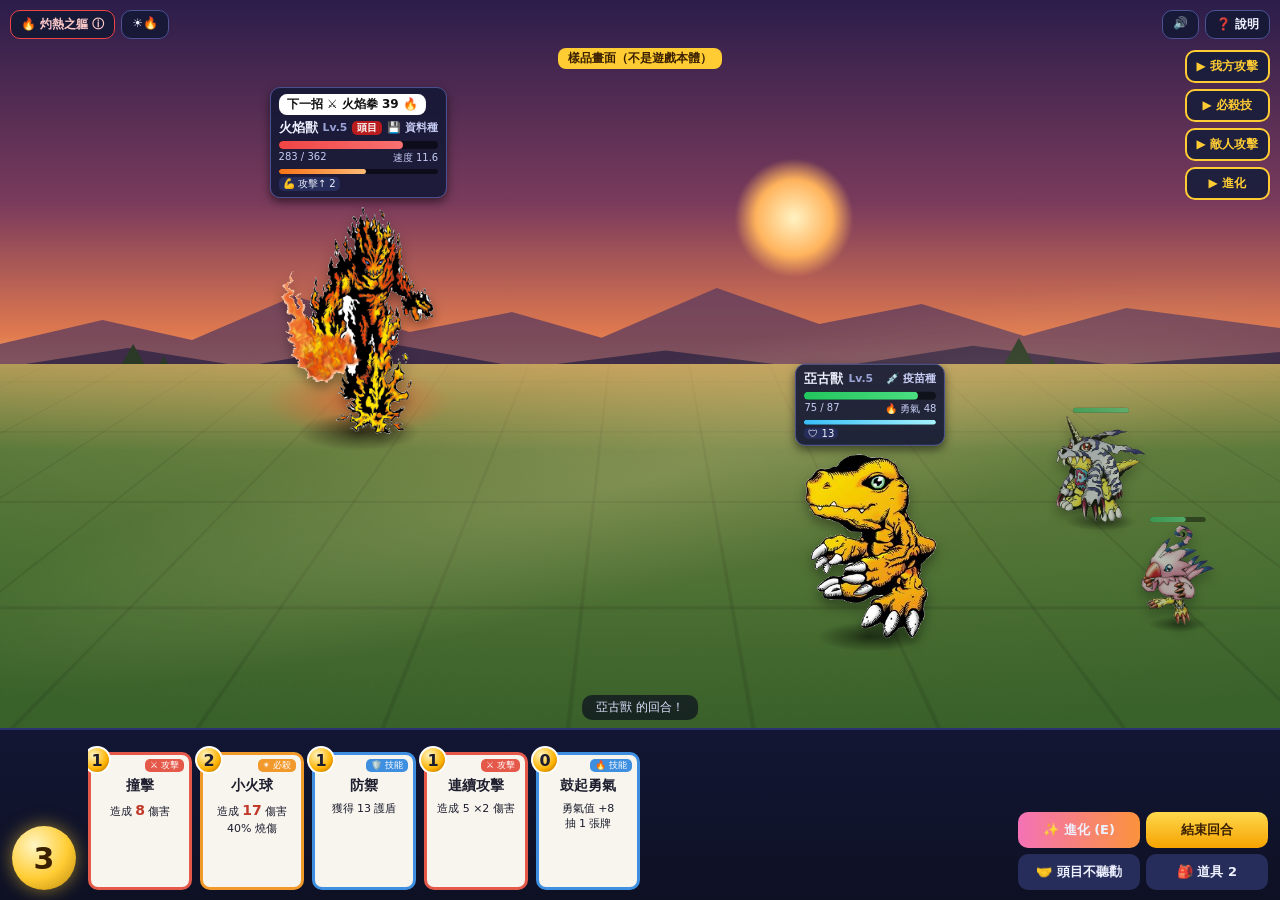
==== battle-mock/index.html @ 182ba144 "Add files via upload" ====
<!doctype html>
<html lang="zh-Hant">
<head>
<meta charset="utf-8">
<meta name="viewport" content="width=device-width,initial-scale=1,maximum-scale=1,user-scalable=no,viewport-fit=cover">
<title>戰鬥畫面樣品</title>
<style>
  :root { --accent: #ffcc33; --panel: #141936e6; }
  * { box-sizing: border-box; }
  html, body { margin: 0; height: 100%; overflow: hidden; background: #0e1124; color: #eef1ff; position: fixed; inset: 0;
    font-family: "Microsoft JhengHei", "PingFang TC", "Noto Sans TC", system-ui, sans-serif; user-select: none; }
  #game { position: absolute; inset: 0; display: flex; flex-direction: column; }

  /* ================= 戰場 ================= */
  #field { position: relative; flex: 1; overflow: hidden; }
  /* 天空與遠景 */
  .sky { position: absolute; inset: 0; background: linear-gradient(180deg, #2b1d4a 0%, #7a3b5c 28%, #e07a4f 46%, #f6b26b 52%); }
  .sun { position: absolute; left: 62%; top: 30%; width: 120px; height: 120px; border-radius: 50%; transform: translate(-50%, -50%);
    background: radial-gradient(circle, #fff3c4 0%, #ffb35c 45%, rgba(255,140,60,0) 70%); filter: blur(1px); }
  .far { position: absolute; left: 0; right: 0; top: 34%; height: 22%; }
  .far svg { width: 100%; height: 100%; display: block; }
  /* 地面：透視 */
  .groundWrap { position: absolute; left: -40%; right: -40%; top: 50%; bottom: -10%; perspective: 520px; perspective-origin: 50% 0%; }
  .ground { position: absolute; inset: 0; transform-origin: 50% 0%; transform: rotateX(62deg);
    background:
      radial-gradient(ellipse at 50% 0%, rgba(255,190,120,.35), transparent 55%),
      repeating-linear-gradient(90deg, rgba(0,0,0,.10) 0 2px, transparent 2px 80px),
      repeating-linear-gradient(0deg, rgba(0,0,0,.10) 0 2px, transparent 2px 80px),
      linear-gradient(180deg, #4f7a3a, #3f6a2e 60%, #2f5223); }
  .groundFade { position: absolute; left: 0; right: 0; top: 50%; height: 12%; background: linear-gradient(180deg, rgba(246,178,107,.55), transparent); pointer-events: none; }
  /* 戰場上的對角光帶（像舞台） */
  .stage { position: absolute; left: 50%; top: 66%; width: 130%; height: 34%; transform: translate(-50%, -50%) rotate(-14deg);
    background: radial-gradient(ellipse at center, rgba(255,230,170,.18), transparent 65%); pointer-events: none; }
  .vignette { position: absolute; inset: 0; box-shadow: inset 0 0 160px rgba(0,0,0,.65); pointer-events: none; }

  /* 角色 */
  .unit { position: absolute; transform: translate(-50%, -100%); transition: left .28s cubic-bezier(.3,.8,.4,1), top .28s cubic-bezier(.3,.8,.4,1); }
  .unit .shadow { position: absolute; left: 50%; bottom: -6%; width: 78%; height: 16%; transform: translateX(-50%); border-radius: 50%;
    background: radial-gradient(ellipse, rgba(0,0,0,.55), transparent 70%); }
  .unit img { display: block; height: 100%; width: auto; filter: drop-shadow(0 6px 6px rgba(0,0,0,.35)); animation: breathe 2.4s ease-in-out infinite; transform-origin: 50% 100%; }
  .unit.flip img { transform: scaleX(-1); animation-name: breatheFlip; }
  @keyframes breathe { 50% { transform: translateY(-2.5%) scaleY(1.01); } }
  @keyframes breatheFlip { 0%, 100% { transform: scaleX(-1); } 50% { transform: scaleX(-1) translateY(-2.5%) scaleY(1.01); } }
  .unit.hit img { filter: brightness(3) drop-shadow(0 0 10px #fff); }
  .unit.shake { animation: shake .3s; }
  @keyframes shake { 20% { margin-left: -10px; } 40% { margin-left: 9px; } 60% { margin-left: -6px; } 80% { margin-left: 4px; } }
  .unit.bench { opacity: .78; filter: saturate(.8) brightness(.85); }
  .unit.boss .aura { position: absolute; left: 50%; bottom: 0; width: 120%; height: 30%; transform: translateX(-50%); border-radius: 50%;
    background: radial-gradient(ellipse, rgba(255,80,40,.55), transparent 70%); animation: pulse 1.6s ease-in-out infinite; }
  @keyframes pulse { 50% { opacity: .45; transform: translateX(-50%) scale(1.15); } }

  /* 頭頂資訊 */
  .tag { position: absolute; left: 50%; bottom: 100%; transform: translateX(-50%); margin-bottom: 6px; min-width: 150px; text-align: left;
    background: var(--panel); border: 1.5px solid #4b5394; border-radius: 10px; padding: 5px 8px 6px; box-shadow: 0 4px 10px #0008; white-space: nowrap; }
  .tag .nm { font-size: 13px; font-weight: 900; display: flex; align-items: center; gap: 5px; }
  .tag .nm small { color: #9aa3d6; font-weight: 700; }
  .tag .boss { background: #b91c1c; color: #fff; font-size: 10px; border-radius: 5px; padding: 0 5px; }
  .tag .attr { margin-left: auto; font-size: 11px; color: #c7cdf5; }
  .bar { height: 8px; border-radius: 4px; background: #0008; overflow: hidden; margin-top: 4px; }
  .bar i { display: block; height: 100%; border-radius: 4px; }
  .bar.hp i { background: linear-gradient(90deg, #22c55e, #4ade80); }
  .bar.hp.e i { background: linear-gradient(90deg, #ef4444, #f87171); }
  .bar.atb { height: 5px; } .bar.atb i { background: linear-gradient(90deg, #38bdf8, #a5f3fc); }
  .bar.atb.e i { background: linear-gradient(90deg, #f97316, #fdba74); }
  .tag .hpn { font-size: 10px; color: #c7cdf5; margin-top: 2px; display: flex; justify-content: space-between; }
  .sts { display: flex; gap: 3px; margin-top: 3px; } .sts span { font-size: 10px; background: #262d5a; border-radius: 5px; padding: 0 4px; }
  .intent { display: inline-block; background: #fff; color: #111; font-weight: 900; font-size: 12px; border-radius: 8px; padding: 2px 8px; margin-bottom: 4px; white-space: nowrap; }
  .benchTag { position: absolute; left: 50%; bottom: 100%; transform: translateX(-50%); margin-bottom: 2px; width: 56px; }
  .benchTag .bar { margin: 0; height: 5px; }

  /* 特效 */
  .fx { position: absolute; pointer-events: none; }
  .fireball { width: 44px; height: 44px; border-radius: 50%; transform: translate(-50%, -50%);
    background: radial-gradient(circle, #fff 0%, #ffd27a 30%, #ff7a1a 60%, rgba(255,90,0,0) 72%); box-shadow: 0 0 30px 10px rgba(255,120,30,.6); }
  .slash { width: 140px; height: 140px; transform: translate(-50%, -50%) rotate(-30deg); border-radius: 50%;
    border-top: 6px solid #fff; filter: drop-shadow(0 0 8px #ffcc33); animation: slashA .25s ease-out forwards; }
  @keyframes slashA { from { opacity: 1; transform: translate(-50%, -50%) rotate(-80deg) scale(.6); } to { opacity: 0; transform: translate(-50%, -50%) rotate(20deg) scale(1.2); } }
  .dmg { position: absolute; transform: translate(-50%, -50%); font-size: 34px; font-weight: 900; color: #fff; pointer-events: none;
    text-shadow: 0 0 4px #000, 0 3px 0 #b91c1c; animation: dmgUp .8s ease-out forwards; }
  @keyframes dmgUp { 0% { transform: translate(-50%, -50%) scale(.6); } 20% { transform: translate(-50%, -80%) scale(1.25); } 100% { transform: translate(-50%, -170%) scale(1); opacity: 0; } }
  .flash { position: absolute; inset: 0; background: #fff; opacity: 0; pointer-events: none; transition: opacity .15s; }

  /* 角落 */
  .corner { position: absolute; top: 10px; display: flex; gap: 6px; z-index: 5; }
  .corner.l { left: 10px; } .corner.r { right: 10px; }
  .chip { background: var(--panel); border: 1.5px solid #4b5394; border-radius: 10px; padding: 5px 10px; font-size: 12px; font-weight: 800; }
  .chip.dom { border-color: #ef4444; color: #fecaca; }
  .log { position: absolute; left: 50%; bottom: 8px; transform: translateX(-50%); background: #0b0e20b3; border-radius: 10px; padding: 4px 14px;
    font-size: 12px; color: #dfe3ff; white-space: nowrap; }

  /* ================= 下方：手牌與按鈕（跟現在的遊戲一樣） ================= */
  #bottom { background: linear-gradient(180deg, #121633, #0e1124); border-top: 2px solid #2b3270; padding: 10px 12px max(10px, env(safe-area-inset-bottom)); display: flex; gap: 12px; align-items: flex-end; }
  .orb { width: 64px; height: 64px; border-radius: 50%; flex: none; display: flex; align-items: center; justify-content: center; font-size: 30px; font-weight: 900;
    background: radial-gradient(circle at 35% 30%, #fff6c4, #ffcc33 55%, #b8860b); color: #3a2000; box-shadow: 0 0 18px #ffcc3388; }
  .hand { display: flex; gap: 8px; flex: 1; overflow-x: auto; padding-top: 12px; }
  .card { width: 104px; height: 138px; flex: none; border-radius: 10px; background: #f7f5ee; color: #1d1d2e; border: 3px solid var(--c, #888); position: relative; padding: 22px 7px 6px; }
  .card .cost { position: absolute; top: -9px; left: -8px; width: 28px; height: 28px; border-radius: 50%; background: radial-gradient(circle at 35% 30%, #fff6c4, #ffb300 60%, #a35d00);
    border: 2px solid #fff; font-weight: 900; display: flex; align-items: center; justify-content: center; }
  .card .ct { position: absolute; top: 4px; right: 5px; font-size: 9px; color: #fff; background: var(--c); border-radius: 5px; padding: 0 5px; }
  .card b { display: block; text-align: center; font-size: 14px; } .card p { margin: 6px 0 0; font-size: 11px; text-align: center; line-height: 1.4; }
  .card.atk { --c: #e5594a; } .card.skill { --c: #3f8fe0; } .card.sig { --c: #f2992b; }
  .btns { display: grid; grid-template-columns: 1fr 1fr; gap: 6px; flex: none; width: 250px; }
  .btn { border: none; border-radius: 10px; padding: 9px 8px; font-size: 13px; font-weight: 800; background: #262d5a; color: #eef1ff; cursor: pointer; font-family: inherit; }
  .btn.evo { background: linear-gradient(90deg, #f472b6, #fb923c); } .btn.end { background: linear-gradient(180deg, #ffd84d, #f5a300); color: #3a2000; }

  /* 樣品用的控制列 */
  .demo { position: fixed; right: 10px; top: 50px; display: flex; flex-direction: column; gap: 6px; z-index: 20; }
  .demo button { border: 2px solid #ffcc33; background: #1a1f3dee; color: #ffcc33; font-weight: 900; border-radius: 10px; padding: 6px 10px; font-size: 12px; cursor: pointer; font-family: inherit; }
  .label { position: fixed; left: 50%; top: 48px; transform: translateX(-50%); background: #ffcc33; color: #3a2000; font-weight: 900; font-size: 12px; border-radius: 8px; padding: 2px 10px; z-index: 20; }

  /* ================= 手機直拿 ================= */
  @media (orientation: portrait) and (max-width: 700px) {
    #bottom { flex-wrap: wrap; gap: 8px; }
    .hand { order: 1; flex-basis: 100%; }
    .orb { order: 2; width: 52px; height: 52px; font-size: 24px; }
    .btns { order: 3; flex: 1; width: auto; }
    .card { width: 88px; height: 116px; padding-top: 18px; } .card p { font-size: 10px; }
    .tag { min-width: 118px; padding: 3px 6px 4px; } .tag .nm { font-size: 11px; } .tag .attr { display: none; } .corner { top: 6px; } .chip { padding: 3px 7px; font-size: 11px; }
    .intent { font-size: 11px; }
    .sun { width: 80px; height: 80px; }
  }
</style>
</head>
<body>
<div id="game">
  <div id="field">
    <div class="sky"></div>
    <div class="sun"></div>
    <div class="far"><svg viewBox="0 0 1000 200" preserveAspectRatio="none">
      <path d="M0 200 L0 120 L80 90 L150 115 L230 60 L320 105 L400 80 L470 112 L560 50 L640 95 L720 70 L800 110 L880 75 L1000 100 L1000 200 Z" fill="#5a3a5e" opacity=".75"/>
      <path d="M0 200 L0 150 L100 125 L190 148 L300 118 L410 150 L520 128 L640 152 L760 122 L870 146 L1000 130 L1000 200 Z" fill="#3e2c48"/>
      <g fill="#2a3a26"><path d="M90 160 l14 -40 l14 40z"/><path d="M118 165 l10 -30 l10 30z"/><path d="M780 158 l16 -46 l16 46z"/><path d="M812 165 l10 -28 l10 28z"/><path d="M560 168 l9 -26 l9 26z"/></g>
    </svg></div>
    <div class="groundWrap"><div class="ground"></div></div>
    <div class="groundFade"></div>
    <div class="stage"></div>

    <!-- 敵人：左上 -->
    <div class="unit flip boss" id="enemy" data-x="28" data-y="60" data-h="32">
      <div class="aura"></div><div class="shadow"></div>
      <img src="../images/Meramon.png" alt="">
      <div class="tag"><div class="intent">下一招 ⚔️ 火焰拳 39 🔥</div><div class="nm">火焰獸 <small>Lv.5</small><span class="boss">頭目</span><span class="attr">💾 資料種</span></div>
        <div class="bar hp e"><i style="width:78%"></i></div><div class="hpn"><span>283 / 362</span><span>速度 11.6</span></div>
        <div class="bar atb e"><i style="width:55%"></i></div>
        <div class="sts"><span>💪 攻擊↑ 2</span></div></div>
    </div>

    <!-- 我方候補：後排 -->
    <div class="unit bench" id="bench1" data-x="86" data-y="72" data-h="15">
      <div class="shadow"></div><img src="../images/Gabumon.png" alt="">
      <div class="benchTag"><div class="bar hp"><i style="width:100%"></i></div></div>
    </div>
    <div class="unit bench" id="bench2" data-x="92" data-y="86" data-h="14">
      <div class="shadow"></div><img src="../images/Piyomon.png" alt="">
      <div class="benchTag"><div class="bar hp"><i style="width:64%"></i></div></div>
    </div>
    <!-- 我方出戰：右下 -->
    <div class="unit" id="hero" data-x="68" data-y="88" data-h="26">
      <div class="shadow"></div>
      <img src="../images/Agumon.png" alt="">
      <div class="tag"><div class="nm">亞古獸 <small>Lv.5</small><span class="attr">💉 疫苗種</span></div>
        <div class="bar hp"><i style="width:86%"></i></div><div class="hpn"><span>75 / 87</span><span>🔥 勇氣 48</span></div>
        <div class="bar atb"><i style="width:100%"></i></div>
        <div class="sts"><span>🛡 13</span></div></div>
    </div>

    <div class="corner l"><div class="chip dom">🔥 灼熱之軀 ⓘ</div><div class="chip">☀️🔥</div></div>
    <div class="corner r"><div class="chip">🔊</div><div class="chip">❓ 說明</div></div>
    <div class="log">亞古獸 的回合！</div>
    <div class="flash" id="flash"></div>
  </div>

  <div id="bottom">
    <div class="orb">3</div>
    <div class="hand">
      <div class="card atk"><div class="cost">1</div><div class="ct">⚔️ 攻擊</div><b>撞擊</b><p>造成 <b style="display:inline;color:#c0392b">8</b> 傷害</p></div>
      <div class="card sig"><div class="cost">2</div><div class="ct">✴️ 必殺</div><b>小火球</b><p>造成 <b style="display:inline;color:#c0392b">17</b> 傷害<br>40% 燒傷</p></div>
      <div class="card skill"><div class="cost">1</div><div class="ct">🛡️ 技能</div><b>防禦</b><p>獲得 13 護盾</p></div>
      <div class="card atk"><div class="cost">1</div><div class="ct">⚔️ 攻擊</div><b>連續攻擊</b><p>造成 5 ×2 傷害</p></div>
      <div class="card skill"><div class="cost">0</div><div class="ct">🔥 技能</div><b>鼓起勇氣</b><p>勇氣值 +8<br>抽 1 張牌</p></div>
    </div>
    <div class="btns">
      <button class="btn evo">✨ 進化 (E)</button><button class="btn end">結束回合</button>
      <button class="btn">🤝 頭目不聽勸</button><button class="btn">🎒 道具 2</button>
    </div>
  </div>
</div>

<div class="label">樣品畫面（不是遊戲本體）</div>
<div class="demo">
  <button id="dAtk">▶ 我方攻擊</button>
  <button id="dFire">▶ 必殺技</button>
  <button id="dEnemy">▶ 敵人攻擊</button>
  <button id="dEvo">▶ 進化</button>
</div>

<script>
const $ = s => document.querySelector(s);
const field = $('#field');
// 依 data-x / data-y（戰場的百分比位置）和 data-h（身高佔戰場高度的百分比）擺放
function place(el) {
  const W = field.clientWidth, H = field.clientHeight, portrait = H > W;
  let x = +el.dataset.x, y = +el.dataset.y, h = +el.dataset.h;
  if (portrait) {   // 手機直拿：拉近對角線、角色放大一點
    const map = { enemy: [30, 60, .78], hero: [62, 94, .9], bench1: [88, 74, .85], bench2: [91, 88, .85] };
    [x, y] = map[el.id]; h = h * map[el.id][2];
  }
  el.style.left = x + '%'; el.style.top = y + '%';
  el.style.height = (H * h / 100) + 'px';
  el.querySelector('img').style.height = '100%';
  el.dataset.homeX = x; el.dataset.homeY = y;
}
const units = ['#enemy', '#bench1', '#bench2', '#hero'].map(s => $(s));
function layout() { units.forEach(place); }
addEventListener('resize', layout); layout();

const sleep = ms => new Promise(r => setTimeout(r, ms));
const center = el => { const r = el.getBoundingClientRect(), f = field.getBoundingClientRect(); return { x: r.left - f.left + r.width / 2, y: r.top - f.top + r.height * .55 }; };
function dmg(el, n) { const c = center(el), d = document.createElement('div'); d.className = 'dmg'; d.textContent = n; d.style.left = c.x + 'px'; d.style.top = c.y + 'px'; field.appendChild(d); setTimeout(() => d.remove(), 800); }
async function hit(el, n) { el.classList.add('hit', 'shake'); dmg(el, n); await sleep(110); el.classList.remove('hit'); await sleep(200); el.classList.remove('shake'); }
async function dash(el, target, ratio) {   // 沿對角線衝向目標，再退回原位
  const hx = +el.dataset.homeX, hy = +el.dataset.homeY, tx = +target.dataset.homeX, ty = +target.dataset.homeY;
  el.style.left = (hx + (tx - hx) * ratio) + '%'; el.style.top = (hy + (ty - hy) * ratio) + '%';
  await sleep(280);
}
function home(el) { el.style.left = el.dataset.homeX + '%'; el.style.top = el.dataset.homeY + '%'; }
let busy = false;
const run = fn => async () => { if (busy) return; busy = true; try { await fn(); } finally { busy = false; } };

$('#dAtk').onclick = run(async () => {
  const H = $('#hero'), E = $('#enemy');
  await dash(H, E, .62);
  const c = center(E), s = document.createElement('div'); s.className = 'fx slash'; s.style.left = c.x + 'px'; s.style.top = c.y + 'px'; field.appendChild(s); setTimeout(() => s.remove(), 300);
  await hit(E, 8); home(H); await sleep(300);
});
$('#dFire').onclick = run(async () => {
  const H = $('#hero'), E = $('#enemy'), a = center(H), b = center(E);
  H.classList.add('shake'); await sleep(200); H.classList.remove('shake');
  const f = document.createElement('div'); f.className = 'fx fireball'; f.style.left = a.x + 'px'; f.style.top = a.y + 'px'; field.appendChild(f);
  const t0 = performance.now(), dur = 420;
  await new Promise(res => { const step = now => { const k = Math.min(1, (now - t0) / dur), arc = Math.sin(k * Math.PI) * -60;
    f.style.left = (a.x + (b.x - a.x) * k) + 'px'; f.style.top = (a.y + (b.y - a.y) * k + arc) + 'px'; k < 1 ? requestAnimationFrame(step) : res(); }; requestAnimationFrame(step); });
  f.remove(); $('#flash').style.opacity = .5; setTimeout(() => $('#flash').style.opacity = 0, 90);
  await hit(E, 17); await sleep(200);
});
$('#dEnemy').onclick = run(async () => {
  const H = $('#hero'), E = $('#enemy');
  await dash(E, H, .55); await hit(H, 39); home(E); await sleep(300);
});
$('#dEvo').onclick = run(async () => {
  const H = $('#hero'), img = H.querySelector('img');
  $('#flash').style.transition = 'opacity .4s'; $('#flash').style.opacity = .85; await sleep(420);
  const toGrey = img.src.includes('Agumon');
  img.src = img.src.replace(toGrey ? 'Agumon' : 'Greymon', toGrey ? 'Greymon' : 'Agumon');
  H.dataset.h = toGrey ? 36 : 26; place(H);
  H.querySelector('.nm').firstChild.textContent = toGrey ? '暴龍獸 ' : '亞古獸 ';
  $('#flash').style.opacity = 0; await sleep(450); $('#flash').style.transition = 'opacity .15s';
  $('.log').textContent = toGrey ? '✨ 亞古獸 進化——暴龍獸！' : '亞古獸 的回合！';
});
</script>
</body>
</html>
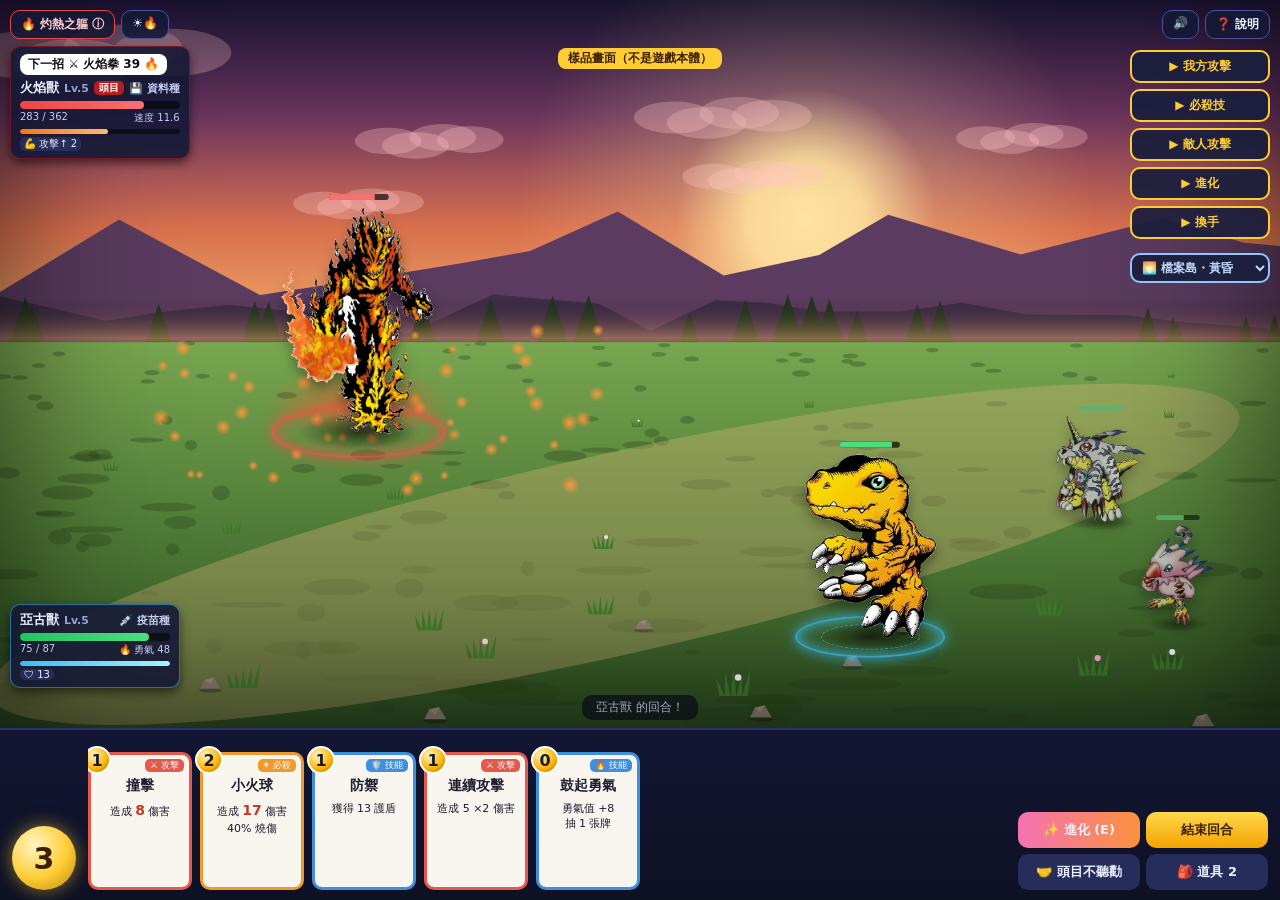
==== commit 039f62b2: "Add files via upload" ====
--- a/battle-mock/index.html
+++ b/battle-mock/index.html
@@ -31,6 +31,15 @@
   /* 戰場上的對角光帶（像舞台） */
   .stage { position: absolute; left: 50%; top: 66%; width: 130%; height: 34%; transform: translate(-50%, -50%) rotate(-14deg);
     background: radial-gradient(ellipse at center, rgba(255,230,170,.18), transparent 65%); pointer-events: none; }
+  #bg { position: absolute; inset: 0; width: 100%; height: 100%; display: block; }
+  .ring { position: absolute; left: 50%; bottom: -9%; width: 110%; height: 22%; transform: translateX(-50%); border-radius: 50%; pointer-events: none;
+    border: 2px solid var(--rc); box-shadow: 0 0 14px var(--rc), inset 0 0 14px var(--rc); background: radial-gradient(ellipse, transparent 55%, color-mix(in srgb, var(--rc) 25%, transparent)); opacity: .75; animation: ringP 2s ease-in-out infinite; }
+  .ring::after { content: ""; position: absolute; inset: 16%; border-radius: 50%; border: 1.5px dashed var(--rc); animation: spin 8s linear infinite; }
+  @keyframes ringP { 50% { opacity: .45; } } @keyframes spin { to { transform: rotate(360deg); } }
+  .unit[data-slot] .ring { --rc: #38bdf8; } #enemy .ring { --rc: #ff4d4d; }
+  .unit.bench .ring { display: none; } .unit.bench .miniHp { width: 44px; height: 5px; }
+  .unit { transition: left .35s cubic-bezier(.3,.8,.4,1), top .35s cubic-bezier(.3,.8,.4,1), height .35s, opacity .35s, filter .35s; }
+  .unit.arrive img { animation: arrive .45s ease-out; } @keyframes arrive { 0% { transform: translateY(-14%) scale(.9); } 60% { transform: translateY(3%) scale(1.04); } 100% { transform: none; } }
   .vignette { position: absolute; inset: 0; box-shadow: inset 0 0 160px rgba(0,0,0,.65); pointer-events: none; }
 
   /* 角色 */
@@ -44,7 +53,7 @@
   .unit.hit img { filter: brightness(3) drop-shadow(0 0 10px #fff); }
   .unit.shake { animation: shake .3s; }
   @keyframes shake { 20% { margin-left: -10px; } 40% { margin-left: 9px; } 60% { margin-left: -6px; } 80% { margin-left: 4px; } }
-  .unit.bench { opacity: .78; filter: saturate(.8) brightness(.85); }
+  .unit.bench { opacity: .78; filter: saturate(.8) brightness(.85); z-index: 1; } .unit:not(.bench) { z-index: 2; }
   .unit.boss .aura { position: absolute; left: 50%; bottom: 0; width: 120%; height: 30%; transform: translateX(-50%); border-radius: 50%;
     background: radial-gradient(ellipse, rgba(255,80,40,.55), transparent 70%); animation: pulse 1.6s ease-in-out infinite; }
   @keyframes pulse { 50% { opacity: .45; transform: translateX(-50%) scale(1.15); } }
@@ -68,6 +77,19 @@
   .benchTag { position: absolute; left: 50%; bottom: 100%; transform: translateX(-50%); margin-bottom: 2px; width: 56px; }
   .benchTag .bar { margin: 0; height: 5px; }
 
+
+  /* 固定位置的資訊框 */
+  .fixPanel { position: absolute; z-index: 4; min-width: 170px; background: var(--panel); border: 1.5px solid #4b5394; border-radius: 10px; padding: 6px 9px 7px; box-shadow: 0 4px 10px #0008; }
+  .fixPanel .nm { font-size: 13px; font-weight: 900; display: flex; align-items: center; gap: 5px; white-space: nowrap; }
+  .fixPanel .nm small { color: #9aa3d6; font-weight: 700; }
+  .fixPanel .boss { background: #b91c1c; color: #fff; font-size: 10px; border-radius: 5px; padding: 0 5px; }
+  .fixPanel .attr { margin-left: auto; font-size: 11px; color: #c7cdf5; }
+  .fixPanel .hpn { font-size: 10px; color: #c7cdf5; margin-top: 2px; display: flex; justify-content: space-between; gap: 8px; }
+  .fixPanel.e { left: 10px; top: 46px; border-color: #b91c1c88; }
+  .fixPanel.p { left: 10px; bottom: 40px; border-color: #38bdf888; }
+  .miniHp { position: absolute; left: 50%; bottom: 100%; transform: translateX(-50%); margin-bottom: 4px; width: 60px; height: 6px; border-radius: 3px; background: #000a; overflow: hidden; }
+  .miniHp i { display: block; height: 100%; background: #f87171; } .miniHp.p i { background: #4ade80; }
+  .label { transition: opacity .6s; }
   /* 特效 */
   .fx { position: absolute; pointer-events: none; }
   .fireball { width: 44px; height: 44px; border-radius: 50%; transform: translate(-50%, -50%);
@@ -106,6 +128,9 @@
   /* 樣品用的控制列 */
   .demo { position: fixed; right: 10px; top: 50px; display: flex; flex-direction: column; gap: 6px; z-index: 20; }
   .demo button { border: 2px solid #ffcc33; background: #1a1f3dee; color: #ffcc33; font-weight: 900; border-radius: 10px; padding: 6px 10px; font-size: 12px; cursor: pointer; font-family: inherit; }
+  .themes { display: flex; flex-direction: column; gap: 4px; margin-top: 8px; }
+  .themes select { border: 2px solid #93c5fd; background: #1a1f3dee; color: #bfdbfe; font-weight: 900; border-radius: 10px; padding: 5px 6px; font-size: 12px; font-family: inherit; }
+  @media (orientation: portrait) and (max-width: 700px) { .demo { top: 40px; gap: 4px; } .demo button { padding: 4px 8px; font-size: 11px; } }
   .label { position: fixed; left: 50%; top: 48px; transform: translateX(-50%); background: #ffcc33; color: #3a2000; font-weight: 900; font-size: 12px; border-radius: 8px; padding: 2px 10px; z-index: 20; }
 
   /* ================= 手機直拿 ================= */
@@ -115,7 +140,7 @@
     .orb { order: 2; width: 52px; height: 52px; font-size: 24px; }
     .btns { order: 3; flex: 1; width: auto; }
     .card { width: 88px; height: 116px; padding-top: 18px; } .card p { font-size: 10px; }
-    .tag { min-width: 118px; padding: 3px 6px 4px; } .tag .nm { font-size: 11px; } .tag .attr { display: none; } .corner { top: 6px; } .chip { padding: 3px 7px; font-size: 11px; }
+    .fixPanel { min-width: 140px; padding: 4px 7px 5px; } .fixPanel .nm { font-size: 11px; } .fixPanel .attr { display: none; } .fixPanel.e { top: 38px; } .fixPanel.p { bottom: 36px; } .corner { top: 6px; } .chip { padding: 3px 7px; font-size: 11px; }
     .intent { font-size: 11px; }
     .sun { width: 80px; height: 80px; }
   }
@@ -124,49 +149,39 @@
 <body>
 <div id="game">
   <div id="field">
-    <div class="sky"></div>
-    <div class="sun"></div>
-    <div class="far"><svg viewBox="0 0 1000 200" preserveAspectRatio="none">
-      <path d="M0 200 L0 120 L80 90 L150 115 L230 60 L320 105 L400 80 L470 112 L560 50 L640 95 L720 70 L800 110 L880 75 L1000 100 L1000 200 Z" fill="#5a3a5e" opacity=".75"/>
-      <path d="M0 200 L0 150 L100 125 L190 148 L300 118 L410 150 L520 128 L640 152 L760 122 L870 146 L1000 130 L1000 200 Z" fill="#3e2c48"/>
-      <g fill="#2a3a26"><path d="M90 160 l14 -40 l14 40z"/><path d="M118 165 l10 -30 l10 30z"/><path d="M780 158 l16 -46 l16 46z"/><path d="M812 165 l10 -28 l10 28z"/><path d="M560 168 l9 -26 l9 26z"/></g>
-    </svg></div>
-    <div class="groundWrap"><div class="ground"></div></div>
-    <div class="groundFade"></div>
-    <div class="stage"></div>
+    <canvas id="bg"></canvas>
 
     <!-- 敵人：左上 -->
-    <div class="unit flip boss" id="enemy" data-x="28" data-y="60" data-h="32">
-      <div class="aura"></div><div class="shadow"></div>
+    <div class="unit flip boss" id="enemy" data-slot="enemy">
+      <div class="ring"></div><div class="aura"></div><div class="shadow"></div>
       <img src="../images/Meramon.png" alt="">
-      <div class="tag"><div class="intent">下一招 ⚔️ 火焰拳 39 🔥</div><div class="nm">火焰獸 <small>Lv.5</small><span class="boss">頭目</span><span class="attr">💾 資料種</span></div>
+      <div class="miniHp"><i style="width:78%"></i></div>
+    </div>
+
+    <!-- 我方：最多 3 隻站在戰場上（data-slot：front 出戰、b1／b2 後排） -->
+    <div class="unit bench" data-slot="b1" data-sp="Gabumon" data-name="加布獸" data-lv="5" data-hp="92" data-max="92" data-attr="💾 資料種">
+      <div class="ring"></div><div class="shadow"></div><img src="../images/Gabumon.png" alt=""><div class="miniHp p"><i style="width:100%"></i></div>
+    </div>
+    <div class="unit bench" data-slot="b2" data-sp="Piyomon" data-name="比丘獸" data-lv="5" data-hp="49" data-max="76" data-attr="💉 疫苗種">
+      <div class="ring"></div><div class="shadow"></div><img src="../images/Piyomon.png" alt=""><div class="miniHp p"><i style="width:64%"></i></div>
+    </div>
+    <div class="unit" data-slot="front" data-sp="Agumon" data-name="亞古獸" data-lv="5" data-hp="75" data-max="87" data-attr="💉 疫苗種">
+      <div class="ring"></div><div class="shadow"></div><img src="../images/Agumon.png" alt=""><div class="miniHp p"><i style="width:86%"></i></div>
+    </div>
+
+    <!-- 固定位置的資訊框（攻擊時不會跟著角色移動） -->
+    <div class="fixPanel e" id="ePanel"><div class="intent">下一招 ⚔️ 火焰拳 39 🔥</div><div class="nm">火焰獸 <small>Lv.5</small><span class="boss">頭目</span><span class="attr">💾 資料種</span></div>
         <div class="bar hp e"><i style="width:78%"></i></div><div class="hpn"><span>283 / 362</span><span>速度 11.6</span></div>
         <div class="bar atb e"><i style="width:55%"></i></div>
         <div class="sts"><span>💪 攻擊↑ 2</span></div></div>
-    </div>
-
-    <!-- 我方候補：後排 -->
-    <div class="unit bench" id="bench1" data-x="86" data-y="72" data-h="15">
-      <div class="shadow"></div><img src="../images/Gabumon.png" alt="">
-      <div class="benchTag"><div class="bar hp"><i style="width:100%"></i></div></div>
-    </div>
-    <div class="unit bench" id="bench2" data-x="92" data-y="86" data-h="14">
-      <div class="shadow"></div><img src="../images/Piyomon.png" alt="">
-      <div class="benchTag"><div class="bar hp"><i style="width:64%"></i></div></div>
-    </div>
-    <!-- 我方出戰：右下 -->
-    <div class="unit" id="hero" data-x="68" data-y="88" data-h="26">
-      <div class="shadow"></div>
-      <img src="../images/Agumon.png" alt="">
-      <div class="tag"><div class="nm">亞古獸 <small>Lv.5</small><span class="attr">💉 疫苗種</span></div>
-        <div class="bar hp"><i style="width:86%"></i></div><div class="hpn"><span>75 / 87</span><span>🔥 勇氣 48</span></div>
+    <div class="fixPanel p" id="pPanel"><div class="nm"><span id="pName">亞古獸</span> <small id="pLv">Lv.5</small><span class="attr" id="pAttr">💉 疫苗種</span></div>
+        <div class="bar hp"><i id="pHpBar" style="width:86%"></i></div><div class="hpn"><span id="pHp">75 / 87</span><span>🔥 勇氣 48</span></div>
         <div class="bar atb"><i style="width:100%"></i></div>
         <div class="sts"><span>🛡 13</span></div></div>
-    </div>
-
     <div class="corner l"><div class="chip dom">🔥 灼熱之軀 ⓘ</div><div class="chip">☀️🔥</div></div>
     <div class="corner r"><div class="chip">🔊</div><div class="chip">❓ 說明</div></div>
     <div class="log">亞古獸 的回合！</div>
+    <div class="vignette"></div>
     <div class="flash" id="flash"></div>
   </div>
 
@@ -192,27 +207,35 @@
   <button id="dFire">▶ 必殺技</button>
   <button id="dEnemy">▶ 敵人攻擊</button>
   <button id="dEvo">▶ 進化</button>
+  <button id="dSwitch">▶ 換手</button>
+  <div class="themes" id="themes"></div>
 </div>
 
+<script src="scene.js?v=2"></script>
 <script>
 const $ = s => document.querySelector(s);
 const field = $('#field');
 // 依 data-x / data-y（戰場的百分比位置）和 data-h（身高佔戰場高度的百分比）擺放
+// 站位：依 slot 決定（電腦／手機直拿各一組），[x%, y%, 身高佔戰場高度 %]
+const SLOTS = { enemy: { d: [28, 60, 32], p: [30, 60, 25] }, front: { d: [68, 88, 26], p: [62, 94, 23.4] },
+                b1: { d: [86, 72, 15], p: [88, 74, 12.8] }, b2: { d: [92, 86, 14], p: [91, 88, 11.9] } };
 function place(el) {
   const W = field.clientWidth, H = field.clientHeight, portrait = H > W;
-  let x = +el.dataset.x, y = +el.dataset.y, h = +el.dataset.h;
-  if (portrait) {   // 手機直拿：拉近對角線、角色放大一點
-    const map = { enemy: [30, 60, .78], hero: [62, 94, .9], bench1: [88, 74, .85], bench2: [91, 88, .85] };
-    [x, y] = map[el.id]; h = h * map[el.id][2];
-  }
+  let [x, y, h] = SLOTS[el.dataset.slot][portrait ? 'p' : 'd'];
+  h *= +(el.dataset.scale || 1);
   el.style.left = x + '%'; el.style.top = y + '%';
   el.style.height = (H * h / 100) + 'px';
   el.querySelector('img').style.height = '100%';
   el.dataset.homeX = x; el.dataset.homeY = y;
 }
-const units = ['#enemy', '#bench1', '#bench2', '#hero'].map(s => $(s));
+const units = [...document.querySelectorAll('.unit')];
+const front = () => document.querySelector('.unit[data-slot="front"]');
 function layout() { units.forEach(place); }
 addEventListener('resize', layout); layout();
+Scene.init($('#bg'));
+const themeBox = $('#themes');
+const sel = document.createElement('select'); sel.innerHTML = Object.entries(SCENES).map(([k, sc]) => `<option value="${k}">${sc.name}</option>`).join(''); sel.onchange = () => Scene.set(sel.value); themeBox.appendChild(sel);
+setTimeout(() => $('.label').style.opacity = 0, 3500);
 
 const sleep = ms => new Promise(r => setTimeout(r, ms));
 const center = el => { const r = el.getBoundingClientRect(), f = field.getBoundingClientRect(); return { x: r.left - f.left + r.width / 2, y: r.top - f.top + r.height * .55 }; };
@@ -228,13 +251,13 @@
 const run = fn => async () => { if (busy) return; busy = true; try { await fn(); } finally { busy = false; } };
 
 $('#dAtk').onclick = run(async () => {
-  const H = $('#hero'), E = $('#enemy');
+  const H = front(), E = $('#enemy');
   await dash(H, E, .62);
   const c = center(E), s = document.createElement('div'); s.className = 'fx slash'; s.style.left = c.x + 'px'; s.style.top = c.y + 'px'; field.appendChild(s); setTimeout(() => s.remove(), 300);
   await hit(E, 8); home(H); await sleep(300);
 });
 $('#dFire').onclick = run(async () => {
-  const H = $('#hero'), E = $('#enemy'), a = center(H), b = center(E);
+  const H = front(), E = $('#enemy'), a = center(H), b = center(E);
   H.classList.add('shake'); await sleep(200); H.classList.remove('shake');
   const f = document.createElement('div'); f.className = 'fx fireball'; f.style.left = a.x + 'px'; f.style.top = a.y + 'px'; field.appendChild(f);
   const t0 = performance.now(), dur = 420;
@@ -244,19 +267,41 @@
   await hit(E, 17); await sleep(200);
 });
 $('#dEnemy').onclick = run(async () => {
-  const H = $('#hero'), E = $('#enemy');
+  const H = front(), E = $('#enemy');
   await dash(E, H, .55); await hit(H, 39); home(E); await sleep(300);
 });
+const EVO = { Agumon: ['Greymon', '暴龍獸'], Gabumon: ['Garurumon', '加魯魯獸'], Piyomon: ['Birdramon', '巴多拉獸'] };
+function devolveUnit(u) {   // 換下場時退化
+  if (!u.dataset.evo) return;
+  u.querySelector('img').src = `../images/${u.dataset.sp}.png`; u.dataset.scale = 1; delete u.dataset.evo;
+}
+function showPanel(u) {
+  $('#pName').textContent = u.dataset.evo ? EVO[u.dataset.sp][1] : u.dataset.name; $('#pLv').textContent = 'Lv.' + u.dataset.lv; $('#pAttr').textContent = u.dataset.attr;
+  $('#pHp').textContent = `${u.dataset.hp} / ${u.dataset.max}`; $('#pHpBar').style.width = (u.dataset.hp / u.dataset.max * 100) + '%';
+}
 $('#dEvo').onclick = run(async () => {
-  const H = $('#hero'), img = H.querySelector('img');
+  const H = front(), img = H.querySelector('img'), ev = EVO[H.dataset.sp];
   $('#flash').style.transition = 'opacity .4s'; $('#flash').style.opacity = .85; await sleep(420);
-  const toGrey = img.src.includes('Agumon');
-  img.src = img.src.replace(toGrey ? 'Agumon' : 'Greymon', toGrey ? 'Greymon' : 'Agumon');
-  H.dataset.h = toGrey ? 36 : 26; place(H);
-  H.querySelector('.nm').firstChild.textContent = toGrey ? '暴龍獸 ' : '亞古獸 ';
+  if (H.dataset.evo) devolveUnit(H);
+  else { img.src = `../images/${ev[0]}.png`; H.dataset.scale = 1.38; H.dataset.evo = 1; }
+  place(H); showPanel(H);
   $('#flash').style.opacity = 0; await sleep(450); $('#flash').style.transition = 'opacity .15s';
-  $('.log').textContent = toGrey ? '✨ 亞古獸 進化——暴龍獸！' : '亞古獸 的回合！';
+  $('.log').textContent = H.dataset.evo ? `✨ ${H.dataset.name} 進化——${ev[1]}！` : `${H.dataset.name} 的回合！`;
 });
+// 換手：出戰的退到最後面，後排第一隻走到前面（三隻輪流）
+function doSwitch() {
+  const F = front(), N = document.querySelector('.unit[data-slot="b1"]'), L = document.querySelector('.unit[data-slot="b2"]');
+  $('.log').textContent = `${F.dataset.name} 退下，換 ${N.dataset.name} 上場！`;
+  devolveUnit(F);
+  F.dataset.slot = 'b2'; F.classList.add('bench'); place(F);
+  L.dataset.slot = 'b1'; place(L);
+  setTimeout(() => {
+    N.dataset.slot = 'front'; N.classList.remove('bench'); place(N);
+    N.classList.remove('arrive'); void N.offsetWidth; N.classList.add('arrive');
+    showPanel(N);
+  }, 180);
+}
+$('#dSwitch').onclick = run(async () => { doSwitch(); await sleep(650); });
 </script>
 </body>
 </html>
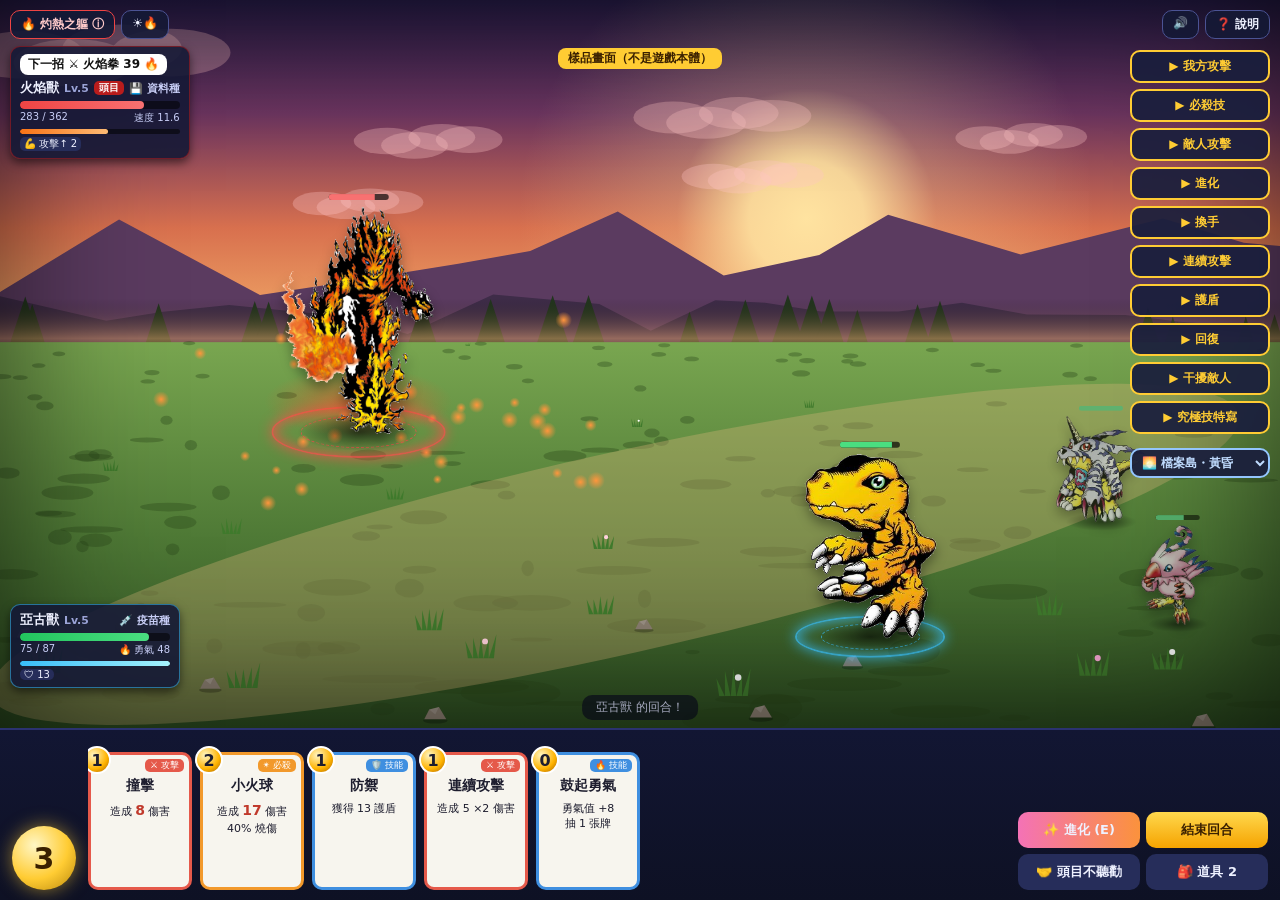
==== commit 6b602991: "Add files via upload" ====
--- a/battle-mock/index.html
+++ b/battle-mock/index.html
@@ -90,6 +90,47 @@
   .miniHp { position: absolute; left: 50%; bottom: 100%; transform: translateX(-50%); margin-bottom: 4px; width: 60px; height: 6px; border-radius: 3px; background: #000a; overflow: hidden; }
   .miniHp i { display: block; height: 100%; background: #f87171; } .miniHp.p i { background: #4ade80; }
   .label { transition: opacity .6s; }
+
+  /* ===== 各種技能的動畫 ===== */
+  .shieldFx { position: absolute; width: 150px; height: 170px; transform: translate(-50%, -50%) scale(.2); opacity: 0; pointer-events: none;
+    transition: transform .25s cubic-bezier(.2,1.6,.4,1), opacity .25s; filter: drop-shadow(0 0 12px #7dd3fc); }
+  .shieldFx.on { transform: translate(-50%, -50%) scale(1); opacity: 1; }
+  .shieldFx.off { opacity: 0; transform: translate(-50%, -50%) scale(1.2); transition: opacity .4s, transform .4s; }
+  .healP { position: absolute; width: 10px; height: 10px; border-radius: 50%; pointer-events: none; transform: translate(-50%, -50%);
+    background: radial-gradient(circle, #fff, #4ade80 50%, rgba(74,222,128,0) 70%); animation: healUp 1.1s ease-out forwards; }
+  @keyframes healUp { 0% { opacity: 0; } 15% { opacity: 1; } 100% { opacity: 0; transform: translate(-50%, -50%) translateY(-120px) scale(.6); } }
+  .healRing { position: absolute; width: 160px; height: 40px; transform: translate(-50%, -50%); border-radius: 50%; border: 3px solid #4ade80;
+    box-shadow: 0 0 20px #4ade80; pointer-events: none; animation: healRing .9s ease-out forwards; }
+  @keyframes healRing { from { opacity: 1; transform: translate(-50%, -50%) scale(.4); } to { opacity: 0; transform: translate(-50%, -50%) scale(1.4); } }
+  .dmg.heal { color: #bbf7d0; text-shadow: 0 0 4px #000, 0 3px 0 #15803d; }
+  .dmg.buff { color: #fecaca; font-size: 22px; text-shadow: 0 0 4px #000, 0 2px 0 #7f1d1d; }
+  .dmg.big { font-size: 56px; color: #fde68a; text-shadow: 0 0 8px #000, 0 4px 0 #b45309; }
+  .reticle { position: absolute; width: 150px; height: 150px; transform: translate(-50%, -50%) rotate(0) scale(2); opacity: 0; pointer-events: none;
+    border: 3px solid #f87171; border-radius: 50%; box-shadow: 0 0 14px #ef4444; transition: transform .45s cubic-bezier(.2,.8,.3,1), opacity .2s; }
+  .reticle::before, .reticle::after { content: ''; position: absolute; background: #f87171; }
+  .reticle::before { left: 50%; top: -18px; bottom: -18px; width: 3px; transform: translateX(-50%); }
+  .reticle::after { top: 50%; left: -18px; right: -18px; height: 3px; transform: translateY(-50%); }
+  .reticle.on { opacity: 1; transform: translate(-50%, -50%) rotate(135deg) scale(.7); }
+  .reticle.lock { border-color: #fff; box-shadow: 0 0 24px #fff; }
+  .cutin { position: absolute; inset: 0; z-index: 30; pointer-events: none; }
+  .cutin .dim { position: absolute; inset: 0; background: rgba(0,0,0,.6); opacity: 0; transition: opacity .2s; }
+  .cutin .band { position: absolute; left: -10%; right: -10%; top: 32%; height: 34%; transform: skewY(-8deg) translateX(110%);
+    background: linear-gradient(90deg, rgba(249,115,22,0), #f97316 15%, #fbbf24 50%, #f97316 85%, rgba(249,115,22,0));
+    box-shadow: 0 0 40px #f97316; transition: transform .28s cubic-bezier(.2,.9,.3,1); overflow: hidden; }
+  .cutin .band::before { content: ''; position: absolute; inset: 0; background: repeating-linear-gradient(90deg, rgba(255,255,255,.18) 0 4px, transparent 4px 26px); animation: speed .3s linear infinite; }
+  @keyframes speed { to { transform: translateX(-26px); } }
+  .cutin .band img { position: absolute; left: 14%; top: -18%; height: 150%; transform: skewY(8deg) scaleX(-1); filter: drop-shadow(0 0 16px #fff); }
+  .cutin .band .nm { position: absolute; right: 16%; top: 50%; transform: translateY(-50%) skewY(8deg); font-size: clamp(28px, 6vw, 60px); font-weight: 900; color: #fff;
+    text-shadow: 0 0 10px #b45309, 0 4px 0 #7c2d12; letter-spacing: 4px; white-space: nowrap; }
+  .cutin.on .dim { opacity: 1; } .cutin.on .band { transform: skewY(-8deg) translateX(0); }
+  .cutin.out .band { transform: skewY(-8deg) translateX(-120%); transition: transform .22s ease-in; }
+  .cutin.out .dim { opacity: 0; }
+  .meteor { position: absolute; width: 130px; height: 130px; border-radius: 50%; transform: translate(-50%, -50%); pointer-events: none;
+    background: radial-gradient(circle, #fff 0%, #ffe08a 25%, #ff7a1a 55%, rgba(255,60,0,0) 72%); box-shadow: 0 0 60px 30px rgba(255,110,30,.7); }
+  .boom { position: absolute; width: 60px; height: 60px; border-radius: 50%; transform: translate(-50%, -50%); pointer-events: none;
+    background: radial-gradient(circle, #fff, #ffd27a 30%, #ff6a00 55%, rgba(255,60,0,0) 70%); animation: boom .6s ease-out forwards; }
+  @keyframes boom { from { opacity: 1; transform: translate(-50%, -50%) scale(.5); } to { opacity: 0; transform: translate(-50%, -50%) scale(6); } }
+  #field.quake { animation: quake .5s; } @keyframes quake { 10%, 50%, 90% { transform: translate(-6px, 3px); } 30%, 70% { transform: translate(6px, -3px); } }
   /* 特效 */
   .fx { position: absolute; pointer-events: none; }
   .fireball { width: 44px; height: 44px; border-radius: 50%; transform: translate(-50%, -50%);
@@ -130,7 +171,7 @@
   .demo button { border: 2px solid #ffcc33; background: #1a1f3dee; color: #ffcc33; font-weight: 900; border-radius: 10px; padding: 6px 10px; font-size: 12px; cursor: pointer; font-family: inherit; }
   .themes { display: flex; flex-direction: column; gap: 4px; margin-top: 8px; }
   .themes select { border: 2px solid #93c5fd; background: #1a1f3dee; color: #bfdbfe; font-weight: 900; border-radius: 10px; padding: 5px 6px; font-size: 12px; font-family: inherit; }
-  @media (orientation: portrait) and (max-width: 700px) { .demo { top: 40px; gap: 4px; } .demo button { padding: 4px 8px; font-size: 11px; } }
+  @media (orientation: portrait) and (max-width: 700px) { .demo { top: 40px; gap: 4px; display: grid; grid-template-columns: 1fr 1fr; width: 170px; } .demo button { padding: 4px 6px; font-size: 10px; } .themes { grid-column: 1 / -1; margin-top: 2px; } }
   .label { position: fixed; left: 50%; top: 48px; transform: translateX(-50%); background: #ffcc33; color: #3a2000; font-weight: 900; font-size: 12px; border-radius: 8px; padding: 2px 10px; z-index: 20; }
 
   /* ================= 手機直拿 ================= */
@@ -208,6 +249,11 @@
   <button id="dEnemy">▶ 敵人攻擊</button>
   <button id="dEvo">▶ 進化</button>
   <button id="dSwitch">▶ 換手</button>
+  <button id="dMulti">▶ 連續攻擊</button>
+  <button id="dShield">▶ 護盾</button>
+  <button id="dHeal">▶ 回復</button>
+  <button id="dDebuff">▶ 干擾敵人</button>
+  <button id="dUlt">▶ 究極技特寫</button>
   <div class="themes" id="themes"></div>
 </div>
 
@@ -302,6 +348,71 @@
   }, 180);
 }
 $('#dSwitch').onclick = run(async () => { doSwitch(); await sleep(650); });
+
+// ===== 各種技能的動畫 =====
+function dmgCls(el, text, cls, dy = 0) { const c = center(el), d = document.createElement('div'); d.className = 'dmg ' + cls; d.textContent = text; d.style.left = c.x + 'px'; d.style.top = (c.y + dy) + 'px'; field.appendChild(d); setTimeout(() => d.remove(), 900); }
+const HEX = `<svg viewBox="0 0 150 170"><defs><pattern id="hx" width="26" height="30" patternUnits="userSpaceOnUse"><path d="M13 0 L26 7.5 L26 22.5 L13 30 L0 22.5 L0 7.5 Z" fill="rgba(125,211,252,.18)" stroke="#bae6fd" stroke-width="1.5"/></pattern></defs>
+  <path d="M75 4 L146 44 L146 126 L75 166 L4 126 L4 44 Z" fill="url(#hx)" stroke="#e0f2fe" stroke-width="4"/></svg>`;
+// 🛡️ 護盾：身前展開六角形的盾
+$('#dShield').onclick = run(async () => {
+  const H = front(), E = $('#enemy'), a = center(H), b = center(E);
+  const sh = document.createElement('div'); sh.className = 'shieldFx'; sh.innerHTML = HEX;
+  sh.style.left = (a.x + (b.x - a.x) * .18) + 'px'; sh.style.top = (a.y + (b.y - a.y) * .18) + 'px'; field.appendChild(sh);
+  await sleep(20); sh.classList.add('on'); dmgCls(H, '+13 🛡', 'buff', -40);
+  $('.log').textContent = `${H.dataset.name} 使用了「防禦」，獲得 13 護盾！`;
+  await sleep(900); sh.classList.add('off'); await sleep(400); sh.remove();
+});
+// 💚 回復：綠色光點從腳下往上飄
+$('#dHeal').onclick = run(async () => {
+  const H = front(), r = H.getBoundingClientRect(), f = field.getBoundingClientRect(), fx = r.left - f.left + r.width / 2, fy = r.bottom - f.top;
+  const ring = document.createElement('div'); ring.className = 'healRing'; ring.style.left = fx + 'px'; ring.style.top = fy + 'px'; field.appendChild(ring); setTimeout(() => ring.remove(), 900);
+  for (let i = 0; i < 22; i++) setTimeout(() => { const p = document.createElement('div'); p.className = 'healP'; p.style.left = (fx + (Math.random() - .5) * r.width * .9) + 'px'; p.style.top = (fy - Math.random() * r.height * .4) + 'px'; field.appendChild(p); setTimeout(() => p.remove(), 1100); }, i * 35);
+  await sleep(300); dmgCls(H, '+18', 'heal');
+  $('.log').textContent = `${H.dataset.name} 回復了 18 HP！`;
+  await sleep(700);
+});
+// 🎯 干擾敵人：弱點分析（準星鎖定）
+$('#dDebuff').onclick = run(async () => {
+  const E = $('#enemy'), c = center(E);
+  const rt = document.createElement('div'); rt.className = 'reticle'; rt.style.left = c.x + 'px'; rt.style.top = c.y + 'px'; field.appendChild(rt);
+  await sleep(20); rt.classList.add('on'); await sleep(480); rt.classList.add('lock');
+  dmgCls(E, '🎯 受傷↑', 'buff', -30);
+  const sts = $('#ePanel .sts'); if (!sts.textContent.includes('受傷')) sts.insertAdjacentHTML('beforeend', '<span>🎯 受傷↑ 2</span>');
+  $('.log').textContent = '弱點分析！火焰獸受到的傷害提升了！';
+  await sleep(500); rt.style.opacity = 0; await sleep(250); rt.remove();
+});
+// ⚔️ 連續攻擊：衝過去連打 3 下
+$('#dMulti').onclick = run(async () => {
+  const H = front(), E = $('#enemy');
+  await dash(H, E, .62);
+  for (let i = 0; i < 3; i++) {
+    const c = center(E), s = document.createElement('div'); s.className = 'fx slash';
+    s.style.left = (c.x + (Math.random() - .5) * 40) + 'px'; s.style.top = (c.y + (Math.random() - .5) * 40) + 'px'; s.style.rotate = (i * 50 - 50) + 'deg';
+    field.appendChild(s); setTimeout(() => s.remove(), 300);
+    E.classList.add('hit'); dmgCls(E, '5', '', i * -26); await sleep(90); E.classList.remove('hit'); await sleep(110);
+  }
+  E.classList.add('shake'); await sleep(250); E.classList.remove('shake');
+  home(H); await sleep(300);
+  $('.log').textContent = `${H.dataset.name} 的連續攻擊！`;
+});
+// ✨ 究極技：招式特寫 → 巨大火球從天而降
+$('#dUlt').onclick = run(async () => {
+  const H = front(), E = $('#enemy'), img = H.querySelector('img').src;
+  const names = { Agumon: '超級火焰', Gabumon: '狐火', Piyomon: '流星之翼' };
+  const cut = document.createElement('div'); cut.className = 'cutin';
+  cut.innerHTML = `<div class="dim"></div><div class="band"><img src="${img}" alt=""><div class="nm">${names[H.dataset.sp] || '究極技'}！</div></div>`;
+  field.appendChild(cut); await sleep(20); cut.classList.add('on');
+  await sleep(1000); cut.classList.add('out'); await sleep(260); cut.remove();
+  const b = center(E), m = document.createElement('div'); m.className = 'meteor'; field.appendChild(m);
+  const sx = b.x + 160, sy = -120, t0 = performance.now(), dur = 380;
+  await new Promise(res => { const step = now => { const k = Math.min(1, (now - t0) / dur); m.style.left = (sx + (b.x - sx) * k) + 'px'; m.style.top = (sy + (b.y - sy) * k) + 'px'; k < 1 ? requestAnimationFrame(step) : res(); }; requestAnimationFrame(step); });
+  m.remove();
+  const bm = document.createElement('div'); bm.className = 'boom'; bm.style.left = b.x + 'px'; bm.style.top = b.y + 'px'; field.appendChild(bm); setTimeout(() => bm.remove(), 600);
+  $('#flash').style.opacity = .8; setTimeout(() => $('#flash').style.opacity = 0, 120);
+  field.classList.remove('quake'); void field.offsetWidth; field.classList.add('quake');
+  E.classList.add('hit', 'shake'); dmgCls(E, '142', 'big'); await sleep(150); E.classList.remove('hit'); await sleep(400); E.classList.remove('shake');
+  $('.log').textContent = `${H.dataset.name} 的究極技「${names[H.dataset.sp] || '究極技'}」！`;
+});
 </script>
 </body>
 </html>
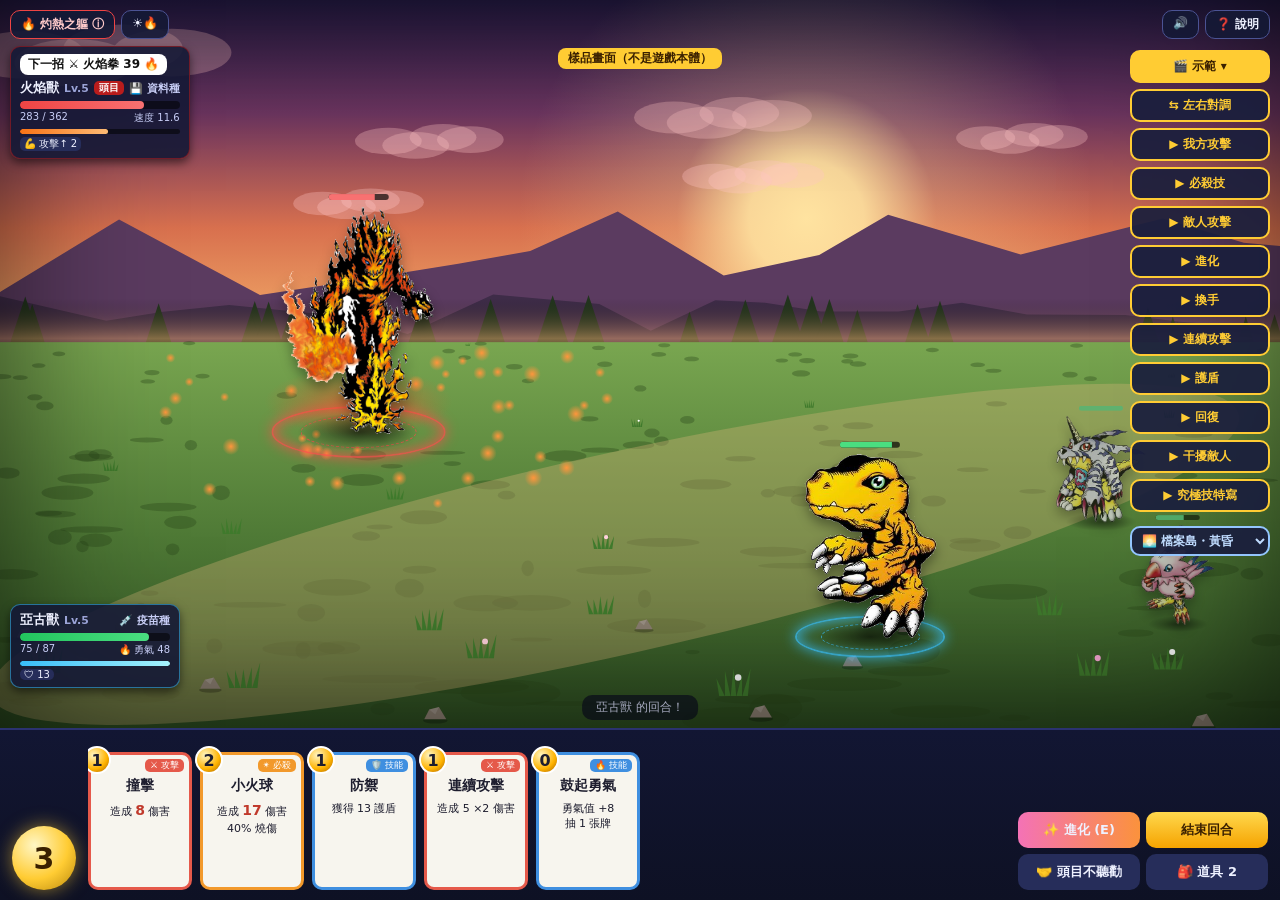
==== commit 2a9952ca: "Add files via upload" ====
--- a/battle-mock/index.html
+++ b/battle-mock/index.html
@@ -87,6 +87,14 @@
   .fixPanel .hpn { font-size: 10px; color: #c7cdf5; margin-top: 2px; display: flex; justify-content: space-between; gap: 8px; }
   .fixPanel.e { left: 10px; top: 46px; border-color: #b91c1c88; }
   .fixPanel.p { left: 10px; bottom: 40px; border-color: #38bdf888; }
+  /* 左右對調 */
+  body.mirror .unit img { transform: scaleX(-1); animation-name: breatheFlip; }
+  body.mirror #enemy img { transform: none; animation-name: breathe; }
+  body.mirror .fixPanel.e { left: auto; right: 10px; } body.mirror .fixPanel.p { left: auto; right: 10px; }
+  body.mirror .demo { top: 140px; }
+  .demo.collapsed > :not(#dToggle) { display: none !important; }
+  #dToggle { background: #ffcc33 !important; color: #3a2000 !important; }
+  body.mirror .cutin .band img { left: auto; right: 14%; transform: skewY(8deg); } body.mirror .cutin .band .nm { right: auto; left: 16%; }
   .miniHp { position: absolute; left: 50%; bottom: 100%; transform: translateX(-50%); margin-bottom: 4px; width: 60px; height: 6px; border-radius: 3px; background: #000a; overflow: hidden; }
   .miniHp i { display: block; height: 100%; background: #f87171; } .miniHp.p i { background: #4ade80; }
   .label { transition: opacity .6s; }
@@ -174,6 +182,26 @@
   @media (orientation: portrait) and (max-width: 700px) { .demo { top: 40px; gap: 4px; display: grid; grid-template-columns: 1fr 1fr; width: 170px; } .demo button { padding: 4px 6px; font-size: 10px; } .themes { grid-column: 1 / -1; margin-top: 2px; } }
   .label { position: fixed; left: 50%; top: 48px; transform: translateX(-50%); background: #ffcc33; color: #3a2000; font-weight: 900; font-size: 12px; border-radius: 8px; padding: 2px 10px; z-index: 20; }
 
+
+  /* ================= 手機橫拿：高度很矮，下方的卡片、按鈕、資訊框都縮小 ================= */
+  @media (orientation: landscape) and (max-height: 500px) {
+    #bottom { padding: 3px 8px max(3px, env(safe-area-inset-bottom)); gap: 8px; align-items: center; }
+    .hand { padding-top: 8px; gap: 6px; }
+    .card { width: 66px; height: 86px; padding: 15px 4px 4px; border-width: 2px; border-radius: 8px; }
+    .card b { font-size: 11px; } .card p { font-size: 9px; margin-top: 2px; line-height: 1.3; }
+    .card .ct { font-size: 8px; padding: 0 3px; top: 3px; right: 3px; }
+    .card .cost { width: 20px; height: 20px; font-size: 12px; top: -6px; left: -5px; }
+    .orb { width: 42px; height: 42px; font-size: 20px; }
+    .btns { width: 210px; gap: 4px; } .btn { padding: 5px 6px; font-size: 11px; }
+    .fixPanel { min-width: 130px; padding: 3px 7px 4px; } .fixPanel .nm { font-size: 11px; } .fixPanel .attr, .fixPanel .sts { display: none; }
+    .fixPanel .hpn { font-size: 9px; } .bar { height: 6px; margin-top: 3px; } .intent { font-size: 10px; padding: 1px 6px; margin-bottom: 2px; }
+    .fixPanel.e { top: 32px; } .fixPanel.p { bottom: 26px; }
+    .corner { top: 4px; } .chip { padding: 2px 7px; font-size: 10px; }
+    .log { font-size: 10px; bottom: 3px; padding: 2px 10px; }
+    .demo { top: 32px; gap: 3px; display: grid; grid-template-columns: 1fr 1fr; width: 190px; } .demo button { padding: 3px 6px; font-size: 10px; } .themes { grid-column: 1 / -1; margin-top: 0; }
+    .themes select { padding: 2px 4px; font-size: 10px; }
+    .label { top: 4px; font-size: 10px; }
+  }
   /* ================= 手機直拿 ================= */
   @media (orientation: portrait) and (max-width: 700px) {
     #bottom { flex-wrap: wrap; gap: 8px; }
@@ -244,6 +272,8 @@
 
 <div class="label">樣品畫面（不是遊戲本體）</div>
 <div class="demo">
+  <button id="dToggle">🎬 示範 ▾</button>
+  <button id="dMirror">⇆ 左右對調</button>
   <button id="dAtk">▶ 我方攻擊</button>
   <button id="dFire">▶ 必殺技</button>
   <button id="dEnemy">▶ 敵人攻擊</button>
@@ -257,7 +287,7 @@
   <div class="themes" id="themes"></div>
 </div>
 
-<script src="scene.js?v=2"></script>
+<script src="scene.js?v=3"></script>
 <script>
 const $ = s => document.querySelector(s);
 const field = $('#field');
@@ -268,6 +298,7 @@
 function place(el) {
   const W = field.clientWidth, H = field.clientHeight, portrait = H > W;
   let [x, y, h] = SLOTS[el.dataset.slot][portrait ? 'p' : 'd'];
+  if (document.body.classList.contains('mirror')) x = 100 - x;   // 左右對調：我方在左、敵人在右
   h *= +(el.dataset.scale || 1);
   el.style.left = x + '%'; el.style.top = y + '%';
   el.style.height = (H * h / 100) + 'px';
@@ -413,6 +444,10 @@
   E.classList.add('hit', 'shake'); dmgCls(E, '142', 'big'); await sleep(150); E.classList.remove('hit'); await sleep(400); E.classList.remove('shake');
   $('.log').textContent = `${H.dataset.name} 的究極技「${names[H.dataset.sp] || '究極技'}」！`;
 });
+$('#dMirror').onclick = () => { Scene.mirror = document.body.classList.toggle('mirror'); layout(); };
+// 示範按鈕可以收起來，看乾淨的畫面
+$('#dToggle').onclick = () => { const d = $('.demo'); d.classList.toggle('collapsed'); $('#dToggle').textContent = d.classList.contains('collapsed') ? '🎬 示範 ▸' : '🎬 示範 ▾'; };
+if (innerHeight < 500) $('#dToggle').click();
 </script>
 </body>
 </html>
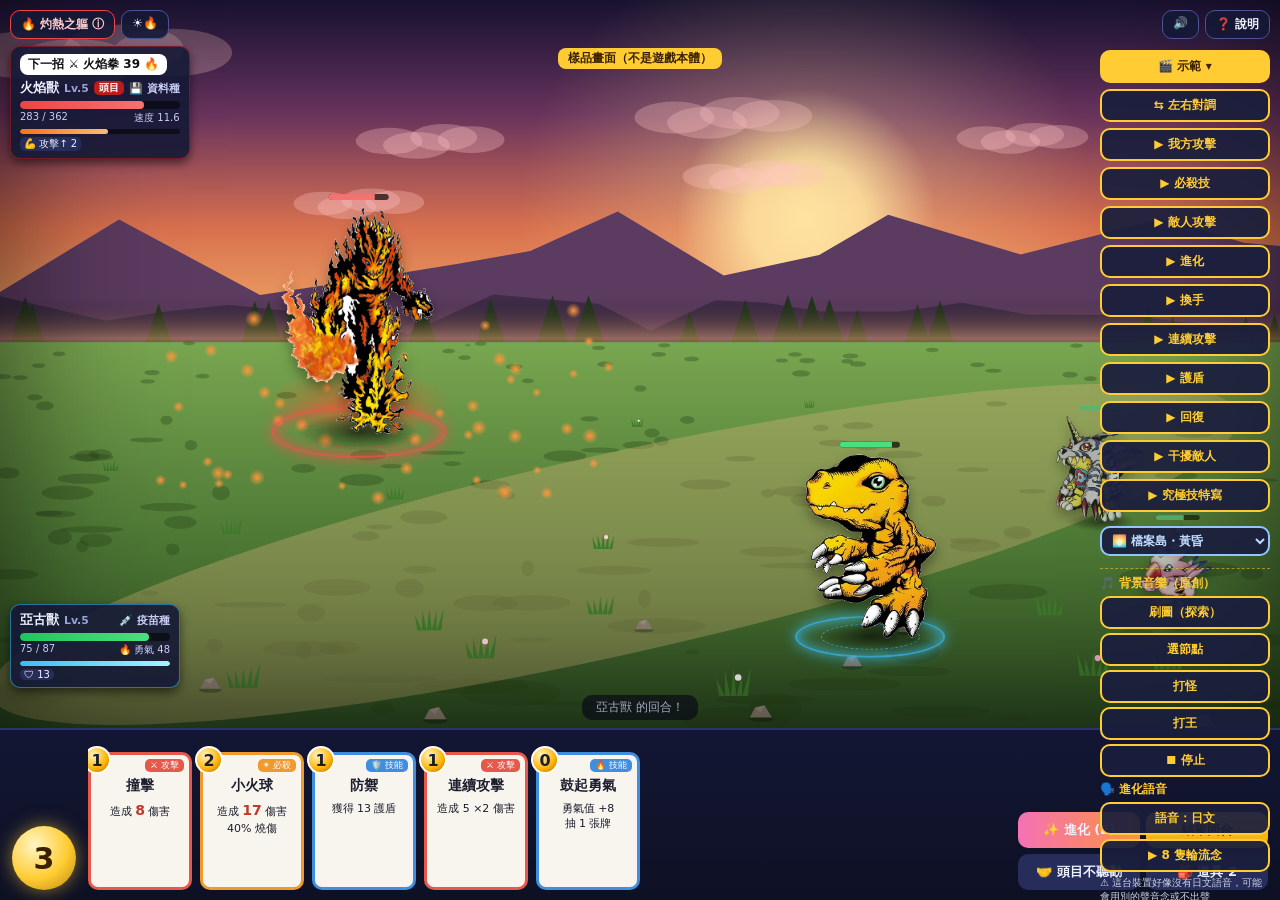
==== commit 5b043cd3: "戰鬥樣品：背景音樂與進化語音試聽" ====
--- a/battle-mock/index.html
+++ b/battle-mock/index.html
@@ -93,6 +93,10 @@
   body.mirror .fixPanel.e { left: auto; right: 10px; } body.mirror .fixPanel.p { left: auto; right: 10px; }
   body.mirror .demo { top: 140px; }
   .demo.collapsed > :not(#dToggle) { display: none !important; }
+  .audio { display: flex; flex-direction: column; gap: 4px; margin-top: 6px; padding-top: 6px; border-top: 1px dashed #ffcc3388; color: #ffcc33; font-size: 12px; }
+  .audio button.on { background: #ffcc33; color: #1a1f3d; }
+  .audio small { color: #cbd5e1; font-size: 10px; max-width: 170px; }
+  @media (orientation: portrait) and (max-width: 700px) { .audio { grid-column: 1 / -1; display: grid; grid-template-columns: 1fr 1fr; } .audio b, .audio small { grid-column: 1 / -1; } }
   #dToggle { background: #ffcc33 !important; color: #3a2000 !important; }
   body.mirror .cutin .band img { left: auto; right: 14%; transform: skewY(8deg); } body.mirror .cutin .band .nm { right: auto; left: 16%; }
   .miniHp { position: absolute; left: 50%; bottom: 100%; transform: translateX(-50%); margin-bottom: 4px; width: 60px; height: 6px; border-radius: 3px; background: #000a; overflow: hidden; }
@@ -201,6 +205,7 @@
     .demo { top: 32px; gap: 3px; display: grid; grid-template-columns: 1fr 1fr; width: 190px; } .demo button { padding: 3px 6px; font-size: 10px; } .themes { grid-column: 1 / -1; margin-top: 0; }
     .themes select { padding: 2px 4px; font-size: 10px; }
     .label { top: 4px; font-size: 10px; }
+    body.mirror .demo { top: 32px; right: auto; left: 10px; }
   }
   /* ================= 手機直拿 ================= */
   @media (orientation: portrait) and (max-width: 700px) {
@@ -285,19 +290,30 @@
   <button id="dDebuff">▶ 干擾敵人</button>
   <button id="dUlt">▶ 究極技特寫</button>
   <div class="themes" id="themes"></div>
+  <div class="audio" id="audioBox">
+    <b>🎵 背景音樂（原創）</b>
+    <button data-bgm="field">刷圖（探索）</button><button data-bgm="route">選節點</button>
+    <button data-bgm="battle">打怪</button><button data-bgm="boss">打王</button>
+    <button id="bgmStop">⏹ 停止</button>
+    <b>🗣️ 進化語音</b>
+    <button id="vLang">語音：日文</button><button id="vAll">▶ 8 隻輪流念</button>
+    <small id="vNote"></small>
+  </div>
 </div>
 
 <script src="scene.js?v=3"></script>
+<script src="bgm.js?v=1"></script>
 <script>
 const $ = s => document.querySelector(s);
 const field = $('#field');
 // 依 data-x / data-y（戰場的百分比位置）和 data-h（身高佔戰場高度的百分比）擺放
 // 站位：依 slot 決定（電腦／手機直拿各一組），[x%, y%, 身高佔戰場高度 %]
-const SLOTS = { enemy: { d: [28, 60, 32], p: [30, 60, 25] }, front: { d: [68, 88, 26], p: [62, 94, 23.4] },
-                b1: { d: [86, 72, 15], p: [88, 74, 12.8] }, b2: { d: [92, 86, 14], p: [91, 88, 11.9] } };
+// w：手機橫拿這種很扁的畫面（寬 ÷ 高 > 2.2）——角色往中間靠，避開兩邊的資訊框，身高也照比例調整
+const SLOTS = { enemy: { d: [28, 60, 32], p: [30, 60, 25], w: [38, 62, 44] }, front: { d: [68, 88, 26], p: [62, 94, 23.4], w: [64, 95, 36] },
+                b1: { d: [86, 72, 15], p: [88, 74, 12.8], w: [80, 70, 22] }, b2: { d: [92, 86, 14], p: [91, 88, 11.9], w: [86, 88, 21] } };
 function place(el) {
   const W = field.clientWidth, H = field.clientHeight, portrait = H > W;
-  let [x, y, h] = SLOTS[el.dataset.slot][portrait ? 'p' : 'd'];
+  let [x, y, h] = SLOTS[el.dataset.slot][W / H > 2.2 ? 'w' : portrait ? 'p' : 'd'];
   if (document.body.classList.contains('mirror')) x = 100 - x;   // 左右對調：我方在左、敵人在右
   h *= +(el.dataset.scale || 1);
   el.style.left = x + '%'; el.style.top = y + '%';
@@ -364,7 +380,30 @@
   place(H); showPanel(H);
   $('#flash').style.opacity = 0; await sleep(450); $('#flash').style.transition = 'opacity .15s';
   $('.log').textContent = H.dataset.evo ? `✨ ${H.dataset.name} 進化——${ev[1]}！` : `${H.dataset.name} 的回合！`;
-});
+  if (H.dataset.evo) VOICE.evo(H.dataset.sp.toLowerCase());
+});
+// ---- 背景音樂、進化語音試聽 ----
+document.querySelectorAll('[data-bgm]').forEach(b => b.onclick = () => {
+  BGM.play(b.dataset.bgm);
+  document.querySelectorAll('[data-bgm]').forEach(x => x.classList.toggle('on', x === b));
+});
+$('#bgmStop').onclick = () => { BGM.stop(); document.querySelectorAll('[data-bgm]').forEach(x => x.classList.remove('on')); };
+const LANGS = [['ja', '語音：日文'], ['zh', '語音：中文'], ['off', '語音：關閉']];
+function voiceNote() {
+  if (VOICE.lang === 'off') { $('#vNote').textContent = '進化時不念台詞'; return; }
+  const ok = VOICE.available(VOICE.lang);
+  $('#vNote').textContent = ok ? '按「▶ 進化」也會念' : (VOICE.lang === 'ja' ? '⚠️ 這台裝置好像沒有日文語音，可能會用別的聲音念或不出聲' : '⚠️ 這台裝置好像沒有中文語音');
+}
+$('#vLang').onclick = () => { const i = (LANGS.findIndex(l => l[0] === VOICE.lang) + 1) % LANGS.length; VOICE.lang = LANGS[i][0]; $('#vLang').textContent = LANGS[i][1]; voiceNote(); VOICE.evo('agumon'); };
+$('#vAll').onclick = async () => {
+  const lang = VOICE.lang === 'off' ? 'ja' : VOICE.lang;
+  for (const sp of Object.keys(VOICE.JA)) {
+    VOICE.evo(sp, lang);
+    await new Promise(r => { const t0 = Date.now(); const w = () => (!speechSynthesis.speaking && Date.now() - t0 > 400) || Date.now() - t0 > 5000 ? r() : setTimeout(w, 150); setTimeout(w, 300); });
+  }
+};
+if ('speechSynthesis' in window) speechSynthesis.onvoiceschanged = voiceNote;
+setTimeout(voiceNote, 500);
 // 換手：出戰的退到最後面，後排第一隻走到前面（三隻輪流）
 function doSwitch() {
   const F = front(), N = document.querySelector('.unit[data-slot="b1"]'), L = document.querySelector('.unit[data-slot="b2"]');
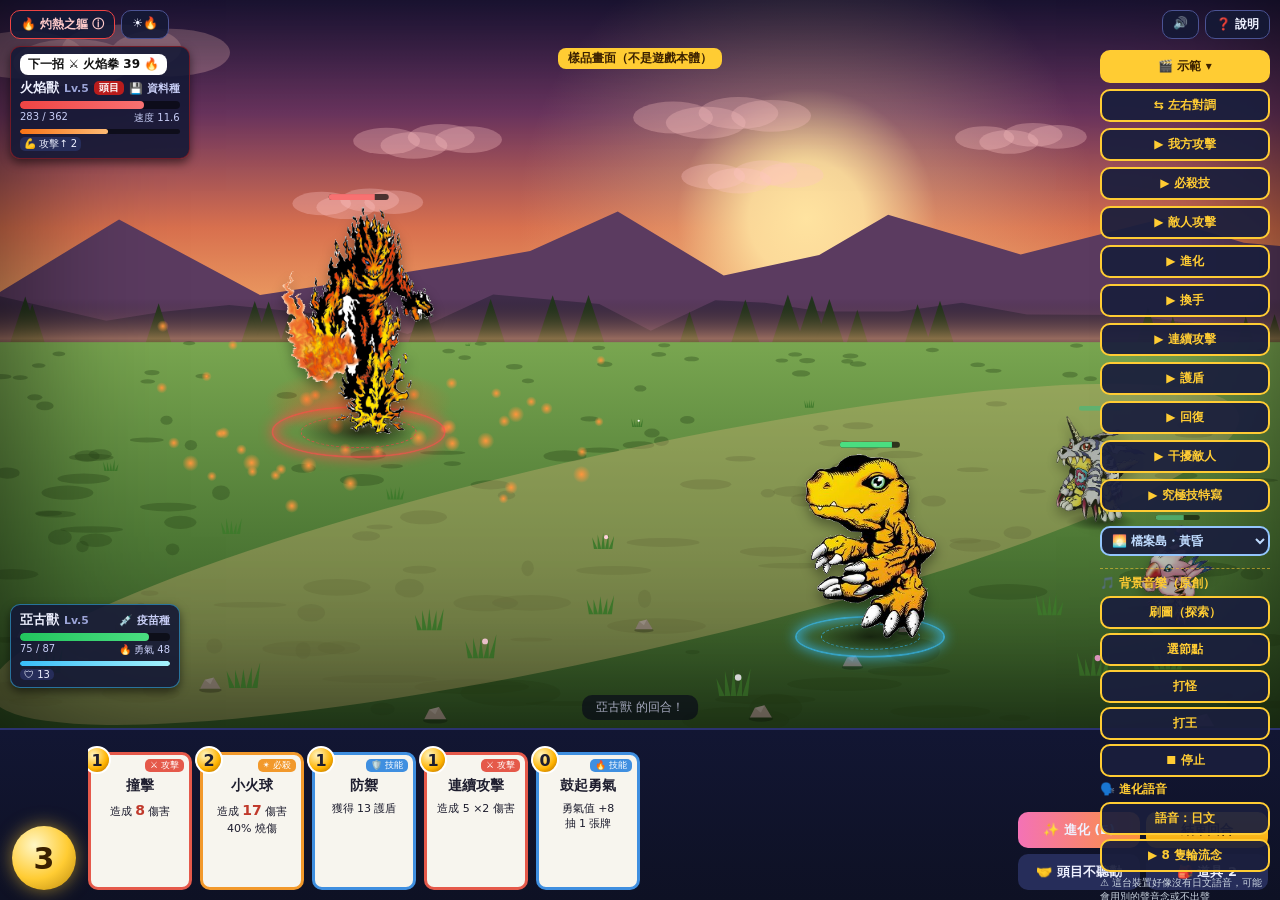
==== commit e2f876ee: "戰鬥樣品：中文改國語、加機械音進化語音" ====
--- a/battle-mock/index.html
+++ b/battle-mock/index.html
@@ -302,7 +302,7 @@
 </div>
 
 <script src="scene.js?v=3"></script>
-<script src="bgm.js?v=1"></script>
+<script src="bgm.js?v=2"></script>
 <script>
 const $ = s => document.querySelector(s);
 const field = $('#field');
@@ -388,15 +388,16 @@
   document.querySelectorAll('[data-bgm]').forEach(x => x.classList.toggle('on', x === b));
 });
 $('#bgmStop').onclick = () => { BGM.stop(); document.querySelectorAll('[data-bgm]').forEach(x => x.classList.remove('on')); };
-const LANGS = [['ja', '語音：日文'], ['zh', '語音：中文'], ['off', '語音：關閉']];
+const LANGS = [['ja', '語音：日文'], ['zh', '語音：中文（國語）'], ['robot', '語音：機械音'], ['off', '語音：關閉']];
 function voiceNote() {
   if (VOICE.lang === 'off') { $('#vNote').textContent = '進化時不念台詞'; return; }
   const ok = VOICE.available(VOICE.lang);
-  $('#vNote').textContent = ok ? '按「▶ 進化」也會念' : (VOICE.lang === 'ja' ? '⚠️ 這台裝置好像沒有日文語音，可能會用別的聲音念或不出聲' : '⚠️ 這台裝置好像沒有中文語音');
+  $('#vNote').textContent = VOICE.lang === 'robot' ? '合成的機械音「Evolution」，每台裝置聽起來都一樣' : ok ? '按「▶ 進化」也會念' : (VOICE.lang === 'ja' ? '⚠️ 這台裝置好像沒有日文語音，可能會用別的聲音念或不出聲' : '⚠️ 這台裝置好像沒有國語語音');
 }
 $('#vLang').onclick = () => { const i = (LANGS.findIndex(l => l[0] === VOICE.lang) + 1) % LANGS.length; VOICE.lang = LANGS[i][0]; $('#vLang').textContent = LANGS[i][1]; voiceNote(); VOICE.evo('agumon'); };
 $('#vAll').onclick = async () => {
   const lang = VOICE.lang === 'off' ? 'ja' : VOICE.lang;
+  if (lang === 'robot') { VOICE.robot(); return; }
   for (const sp of Object.keys(VOICE.JA)) {
     VOICE.evo(sp, lang);
     await new Promise(r => { const t0 = Date.now(); const w = () => (!speechSynthesis.speaking && Date.now() - t0 > 400) || Date.now() - t0 > 5000 ? r() : setTimeout(w, 150); setTimeout(w, 300); });
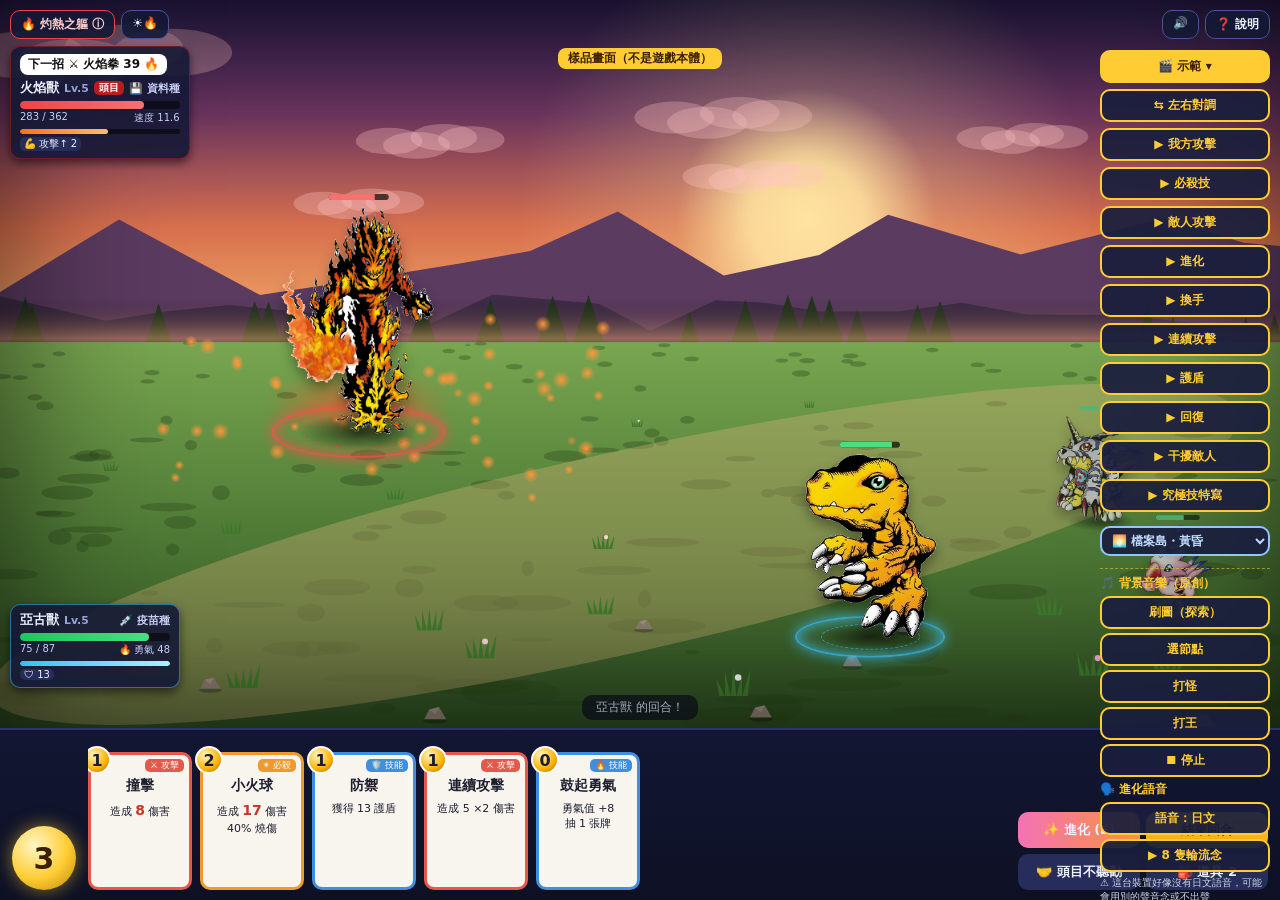
==== commit 8ee28702: "戰鬥樣品：音樂調整（新頭目曲、探索放慢）" ====
--- a/battle-mock/index.html
+++ b/battle-mock/index.html
@@ -302,7 +302,7 @@
 </div>
 
 <script src="scene.js?v=3"></script>
-<script src="bgm.js?v=2"></script>
+<script src="bgm.js?v=3"></script>
 <script>
 const $ = s => document.querySelector(s);
 const field = $('#field');
